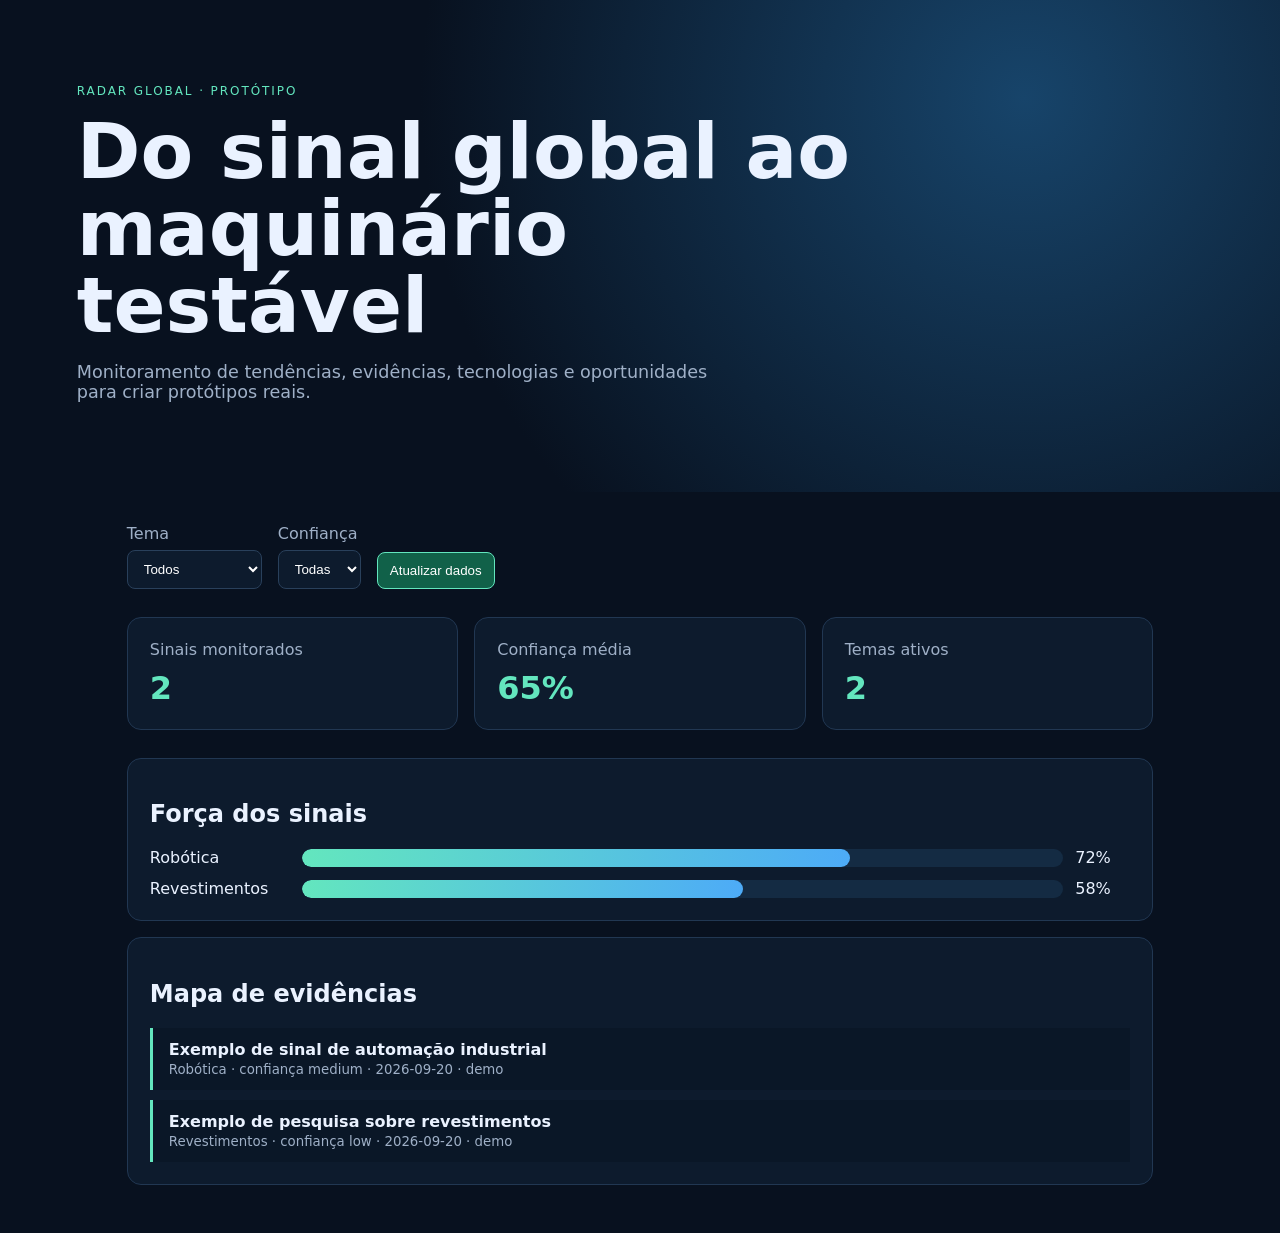
==== site/index.html @ 50c4eac9 "feat: scaffold radar global e pipeline de inteligência" ====
<!doctype html>
<html lang="pt-BR">
<head>
  <meta charset="utf-8">
  <meta name="viewport" content="width=device-width, initial-scale=1">
  <title>Radar Global de Maquinários</title>
  <link rel="stylesheet" href="styles.css">
</head>
<body>
  <header class="hero">
    <p class="eyebrow">RADAR GLOBAL · PROTÓTIPO</p>
    <h1>Do sinal global ao maquinário testável</h1>
    <p>Monitoramento de tendências, evidências, tecnologias e oportunidades para criar protótipos reais.</p>
  </header>
  <main class="container">
    <section class="controls" aria-label="Filtros">
      <label>Tema <select id="topic"><option value="all">Todos</option><option value="robotics">Robótica</option><option value="coatings">Revestimentos</option></select></label>
      <label>Confiança <select id="confidence"><option value="all">Todas</option><option value="high">Alta</option><option value="medium">Média</option><option value="low">Baixa</option></select></label>
      <button id="refresh">Atualizar dados</button>
    </section>
    <section class="grid">
      <article class="card"><span>Sinais monitorados</span><strong id="signalCount">—</strong></article>
      <article class="card"><span>Confiança média</span><strong id="confidenceScore">—</strong></article>
      <article class="card"><span>Temas ativos</span><strong id="topicCount">—</strong></article>
    </section>
    <section class="panel"><h2>Força dos sinais</h2><div id="barChart" class="chart" aria-label="Gráfico de barras"></div></section>
    <section class="panel"><h2>Mapa de evidências</h2><div id="signalList" class="signals"></div></section>
  </main>
  <script src="app.js" type="module"></script>
</body>
</html>
---- site/styles.css ----
:root{font-family:Inter,system-ui,sans-serif;color:#eaf2ff;background:#08111f;--accent:#63e6be;--muted:#9fb0c7}*{box-sizing:border-box}body{margin:0}.hero{padding:72px 6vw;background:radial-gradient(circle at 80% 20%,#17446a,#08111f 55%)}.eyebrow{letter-spacing:.16em;color:var(--accent);font-size:.75rem}.hero h1{max-width:800px;font-size:clamp(2.2rem,6vw,5rem);line-height:1;margin:16px 0}.hero p:last-child{max-width:650px;color:var(--muted);font-size:1.1rem}.container{max-width:1180px;margin:auto;padding:32px 6vw}.controls{display:flex;gap:16px;align-items:end;flex-wrap:wrap}.controls label{display:grid;gap:7px;color:var(--muted)}select,button{border:1px solid #29405b;background:#0d1b2d;color:#fff;padding:10px 12px;border-radius:8px}button{cursor:pointer;background:#116149;border-color:#63e6be}.grid{display:grid;grid-template-columns:repeat(3,1fr);gap:16px;margin:28px 0}.card,.panel{background:#0d1b2d;border:1px solid #213752;border-radius:14px;padding:22px}.card span{color:var(--muted);display:block}.card strong{font-size:2rem;display:block;margin-top:10px;color:var(--accent)}.panel{margin:16px 0}.chart{display:grid;gap:12px;margin-top:18px}.bar-row{display:grid;grid-template-columns:140px 1fr 55px;gap:12px;align-items:center}.bar{height:18px;background:#142b43;border-radius:99px;overflow:hidden}.bar i{display:block;height:100%;background:linear-gradient(90deg,#63e6be,#4dabf7);border-radius:99px}.signals{display:grid;gap:10px}.signal{border-left:3px solid var(--accent);padding:12px 16px;background:#0a1727}.signal small{color:var(--muted)}@media(max-width:700px){.grid{grid-template-columns:1fr}.bar-row{grid-template-columns:100px 1fr 45px}}
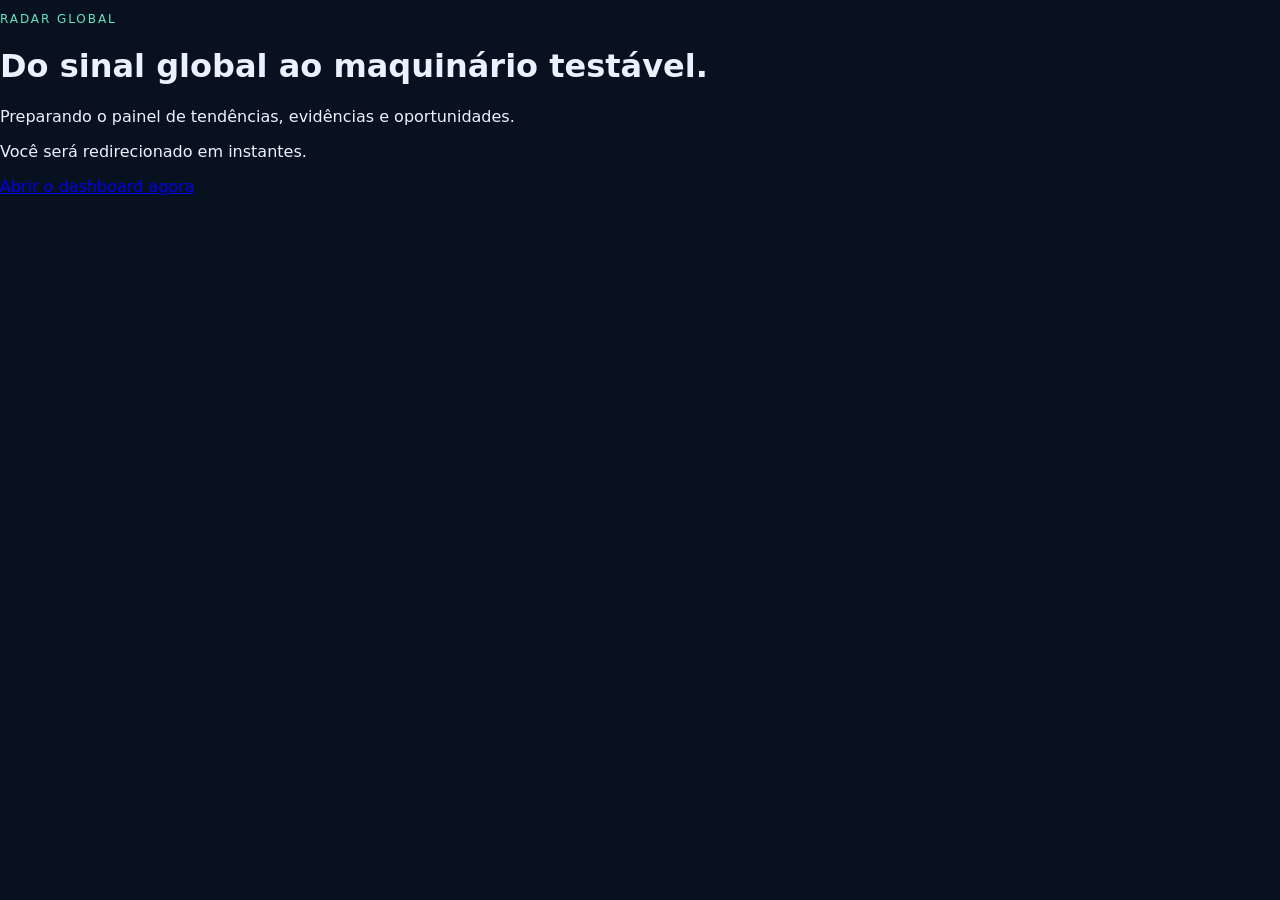
==== commit 27d877b4: "feat: add home page redirect to dashboard" ====
--- a/site/index.html
+++ b/site/index.html
@@ -3,29 +3,26 @@
 <head>
   <meta charset="utf-8">
   <meta name="viewport" content="width=device-width, initial-scale=1">
+  <meta http-equiv="refresh" content="2;url=dashboard.html">
+  <meta name="description" content="Radar Global de Maquinários: sinais, tendências e protótipos.">
   <title>Radar Global de Maquinários</title>
   <link rel="stylesheet" href="styles.css">
 </head>
 <body>
-  <header class="hero">
-    <p class="eyebrow">RADAR GLOBAL · PROTÓTIPO</p>
-    <h1>Do sinal global ao maquinário testável</h1>
-    <p>Monitoramento de tendências, evidências, tecnologias e oportunidades para criar protótipos reais.</p>
-  </header>
-  <main class="container">
-    <section class="controls" aria-label="Filtros">
-      <label>Tema <select id="topic"><option value="all">Todos</option><option value="robotics">Robótica</option><option value="coatings">Revestimentos</option></select></label>
-      <label>Confiança <select id="confidence"><option value="all">Todas</option><option value="high">Alta</option><option value="medium">Média</option><option value="low">Baixa</option></select></label>
-      <button id="refresh">Atualizar dados</button>
-    </section>
-    <section class="grid">
-      <article class="card"><span>Sinais monitorados</span><strong id="signalCount">—</strong></article>
-      <article class="card"><span>Confiança média</span><strong id="confidenceScore">—</strong></article>
-      <article class="card"><span>Temas ativos</span><strong id="topicCount">—</strong></article>
-    </section>
-    <section class="panel"><h2>Força dos sinais</h2><div id="barChart" class="chart" aria-label="Gráfico de barras"></div></section>
-    <section class="panel"><h2>Mapa de evidências</h2><div id="signalList" class="signals"></div></section>
+  <main class="redirect-page">
+    <div class="redirect-card">
+      <p class="eyebrow">RADAR GLOBAL</p>
+      <h1>Do sinal global ao maquinário testável.</h1>
+      <p>Preparando o painel de tendências, evidências e oportunidades.</p>
+      <div class="loader" aria-hidden="true"></div>
+      <p class="redirect-status" aria-live="polite">Você será redirecionado em instantes.</p>
+      <a class="redirect-link" href="dashboard.html">Abrir o dashboard agora</a>
+    </div>
   </main>
-  <script src="app.js" type="module"></script>
+  <script>
+    window.setTimeout(() => {
+      window.location.replace('dashboard.html');
+    }, 2000);
+  </script>
 </body>
 </html>
